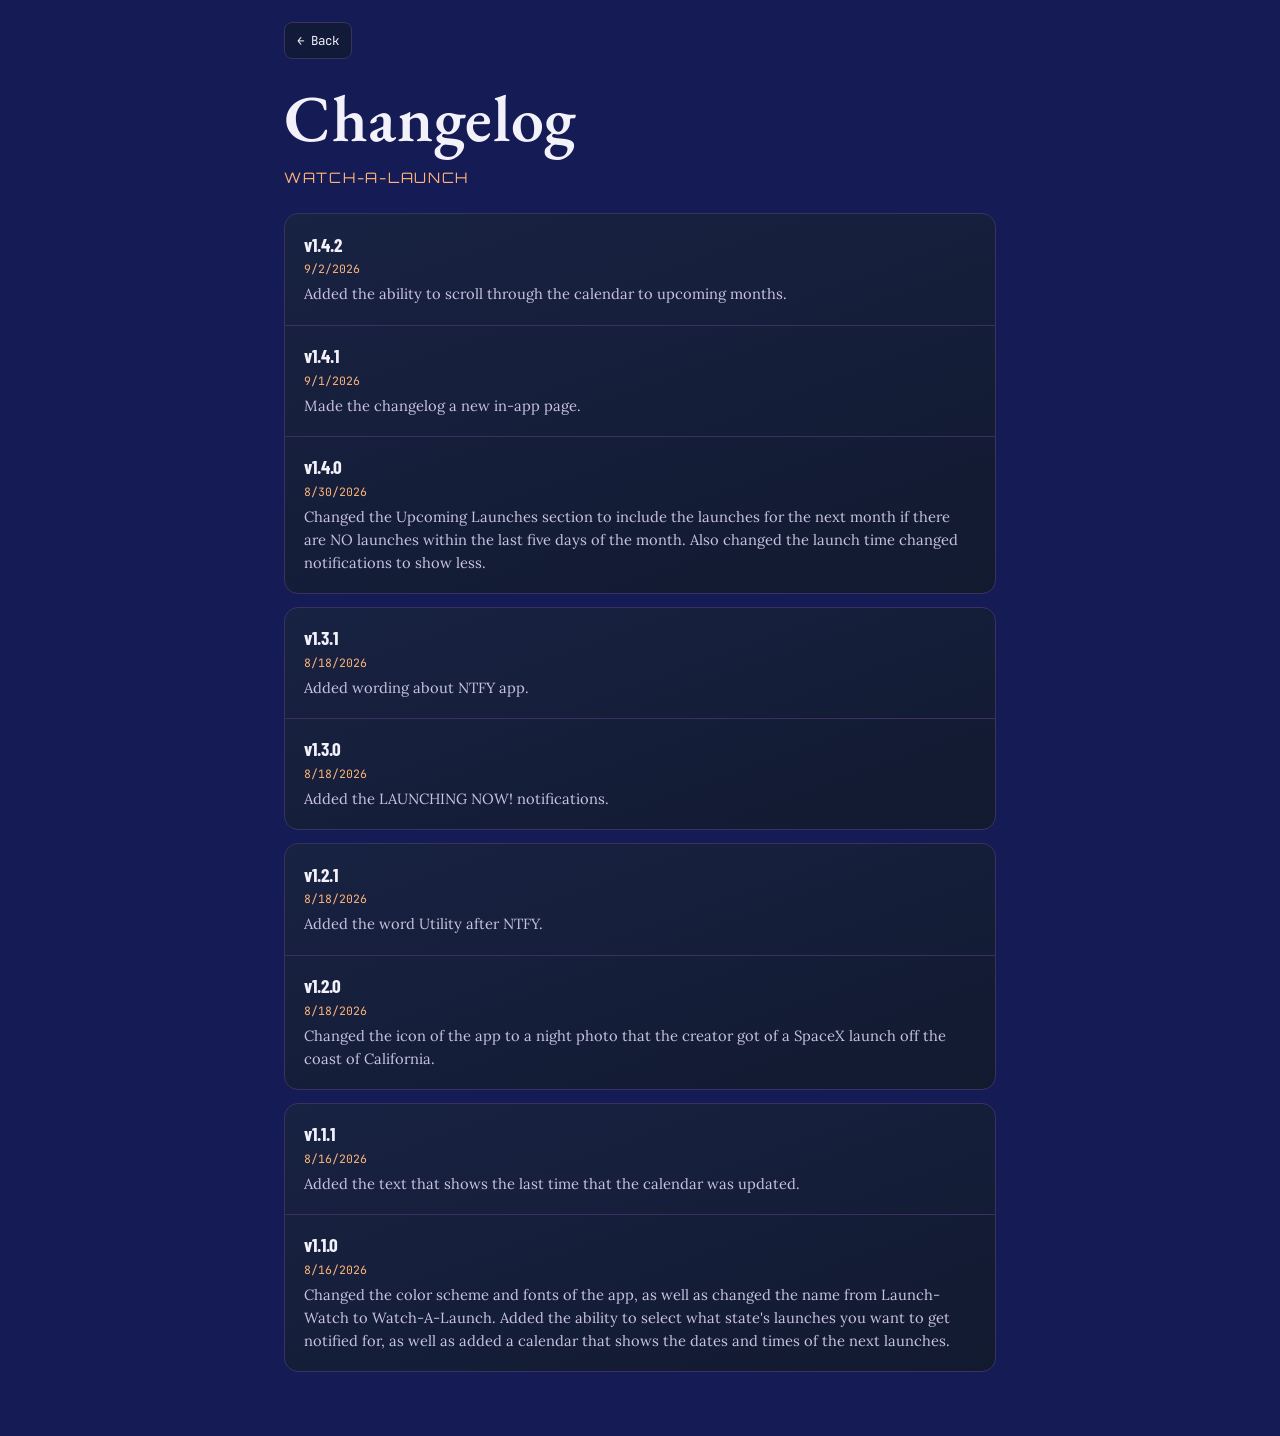
==== docs/changelog.html @ b1b98b59 "Correct v1.1 changelog version numbers" ====
<!DOCTYPE html>
<html lang="en">
<head>
<meta charset="UTF-8">
<meta name="viewport" content="width=device-width, initial-scale=1, viewport-fit=cover">
<title>Changelog - Watch-A-Launch</title>
<meta name="theme-color" content="#151B54">
<link rel="manifest" href="manifest.json">
<link rel="icon" href="launch-photo.png" type="image/png">
<link rel="apple-touch-icon" href="launch-photo.png">
<link rel="preconnect" href="https://fonts.googleapis.com">
<link rel="preconnect" href="https://fonts.gstatic.com" crossorigin>
<link href="https://fonts.googleapis.com/css2?family=EB+Garamond:wght@500;600;700&family=Orbitron:wght@500;700&family=Barlow+Condensed:wght@500;600;700&family=JetBrains+Mono:wght@400;500;700&family=Work+Sans:wght@400;500;600&family=Lora:ital,wght@0,400;0,600;1,400&display=swap" rel="stylesheet">
<style>
:root{--bg-blue:#151B54;--bg-orange:#d16002;--panel:#121A30;--panel-2:#182242;--hairline:#3a3160;--text:#F3F1FA;--muted:#C9C3E0}
*{box-sizing:border-box}html,body{margin:0;padding:0}html,body{min-height:100%;background-color:var(--bg-blue);animation:solidColorShift 21s ease-in-out infinite alternate}body{min-height:100vh;position:relative;overflow-x:hidden;color:var(--text);font-family:'Work Sans',system-ui,sans-serif;-webkit-font-smoothing:antialiased}@keyframes solidColorShift{0%{background-color:var(--bg-blue)}100%{background-color:var(--bg-orange)}}@media(prefers-reduced-motion:reduce){html,body{animation:none;background-color:var(--bg-blue)}}
.page{position:relative;z-index:1;max-width:760px;margin:0 auto;padding:1.15rem 1.5rem 4rem}.topbar{display:flex;align-items:center;min-height:44px}.back{display:inline-flex;align-items:center;gap:.45rem;padding:.55rem .75rem;border:1px solid var(--hairline);border-radius:8px;color:var(--text);background:rgba(18,26,48,.75);font-family:'JetBrains Mono',monospace;font-size:.78rem;text-decoration:none}.back:active{transform:translateY(1px)}h1{margin:1.5rem 0 1rem;font-family:'EB Garamond',Garamond,Georgia,serif;font-size:clamp(2.6rem,10vw,4.1rem);font-weight:600;letter-spacing:.01em;line-height:1}.subtitle{margin:0 0 1.7rem;color:#ffb37a;font-family:'Orbitron',sans-serif;font-size:.9rem;letter-spacing:.12em;text-transform:uppercase}.version-group{margin:0 0 .8rem;border:1px solid var(--hairline);border-radius:14px;background:linear-gradient(160deg,var(--panel-2),var(--panel));overflow:hidden}.version-group:last-child{margin-bottom:0}.entry{padding:1.15rem 1.2rem;border-bottom:1px solid var(--hairline)}.entry:last-child{border-bottom:none}.version{margin:0 0 .35rem;color:var(--text);font-family:'Barlow Condensed',sans-serif;font-size:1.2rem;font-weight:700}.date{color:#ffb37a;font-family:'JetBrains Mono',monospace;font-size:.72rem}.notes{margin:.45rem 0 0;color:var(--muted);font-family:'Lora',serif;font-size:.92rem;line-height:1.55}
</style>
</head>
<body>
<main class="page">
  <div class="topbar"><a class="back" href="index.html" aria-label="Back to Watch-A-Launch">← Back</a></div>
  <h1>Changelog</h1>
  <p class="subtitle">Watch-A-Launch</p>

  <!-- Keep future changelog entries grouped by version family: 1.4.x together, 1.5.x together, etc. Newest version family stays at the top. -->
  <section class="version-group" aria-label="Version 1.4 updates">
    <div class="entry"><div class="version">v1.4.2</div><div class="date">9/2/2026</div><p class="notes">Added the ability to scroll through the calendar to upcoming months.</p></div>
    <div class="entry"><div class="version">v1.4.1</div><div class="date">9/1/2026</div><p class="notes">Made the changelog a new in-app page.</p></div>
    <div class="entry"><div class="version">v1.4.0</div><div class="date">8/30/2026</div><p class="notes">Changed the Upcoming Launches section to include the launches for the next month if there are NO launches within the last five days of the month. Also changed the launch time changed notifications to show less.</p></div>
  </section>

  <section class="version-group" aria-label="Version 1.3 updates">
    <div class="entry"><div class="version">v1.3.1</div><div class="date">8/18/2026</div><p class="notes">Added wording about NTFY app.</p></div>
    <div class="entry"><div class="version">v1.3.0</div><div class="date">8/18/2026</div><p class="notes">Added the LAUNCHING NOW! notifications.</p></div>
  </section>

  <section class="version-group" aria-label="Version 1.2 updates">
    <div class="entry"><div class="version">v1.2.1</div><div class="date">8/18/2026</div><p class="notes">Added the word Utility after NTFY.</p></div>
    <div class="entry"><div class="version">v1.2.0</div><div class="date">8/18/2026</div><p class="notes">Changed the icon of the app to a night photo that the creator got of a SpaceX launch off the coast of California.</p></div>
  </section>

  <section class="version-group" aria-label="Version 1.1 updates">
    <div class="entry"><div class="version">v1.1.1</div><div class="date">8/16/2026</div><p class="notes">Added the text that shows the last time that the calendar was updated.</p></div>
    <div class="entry"><div class="version">v1.1.0</div><div class="date">8/16/2026</div><p class="notes">Changed the color scheme and fonts of the app, as well as changed the name from Launch-Watch to Watch-A-Launch. Added the ability to select what state's launches you want to get notified for, as well as added a calendar that shows the dates and times of the next launches.</p></div>
  </section>
</main>
</body>
</html>
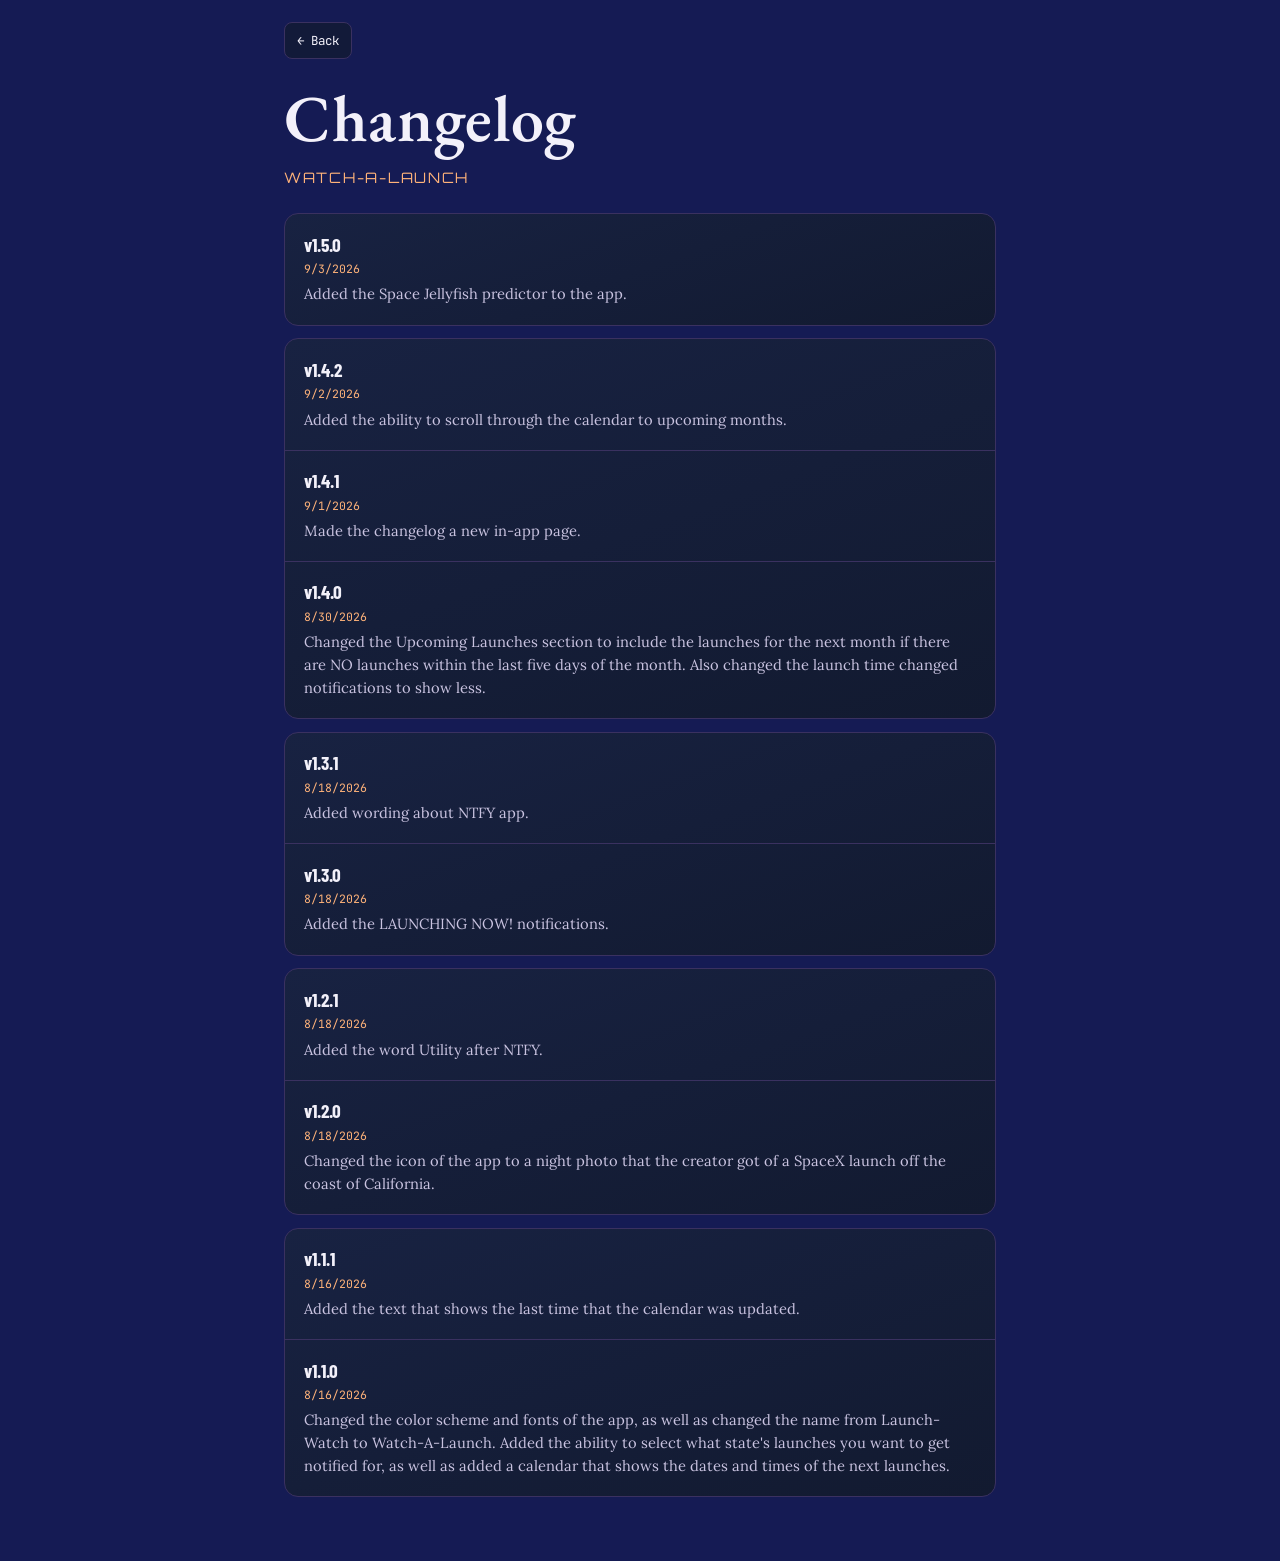
==== commit 0b3f80d6: "Release v1.5.0 Space Jellyfish predictor" ====
--- a/docs/changelog.html
+++ b/docs/changelog.html
@@ -24,6 +24,10 @@
   <p class="subtitle">Watch-A-Launch</p>
 
   <!-- Keep future changelog entries grouped by version family: 1.4.x together, 1.5.x together, etc. Newest version family stays at the top. -->
+  <section class="version-group" aria-label="Version 1.5 updates">
+    <div class="entry"><div class="version">v1.5.0</div><div class="date">9/3/2026</div><p class="notes">Added the Space Jellyfish predictor to the app.</p></div>
+  </section>
+
   <section class="version-group" aria-label="Version 1.4 updates">
     <div class="entry"><div class="version">v1.4.2</div><div class="date">9/2/2026</div><p class="notes">Added the ability to scroll through the calendar to upcoming months.</p></div>
     <div class="entry"><div class="version">v1.4.1</div><div class="date">9/1/2026</div><p class="notes">Made the changelog a new in-app page.</p></div>
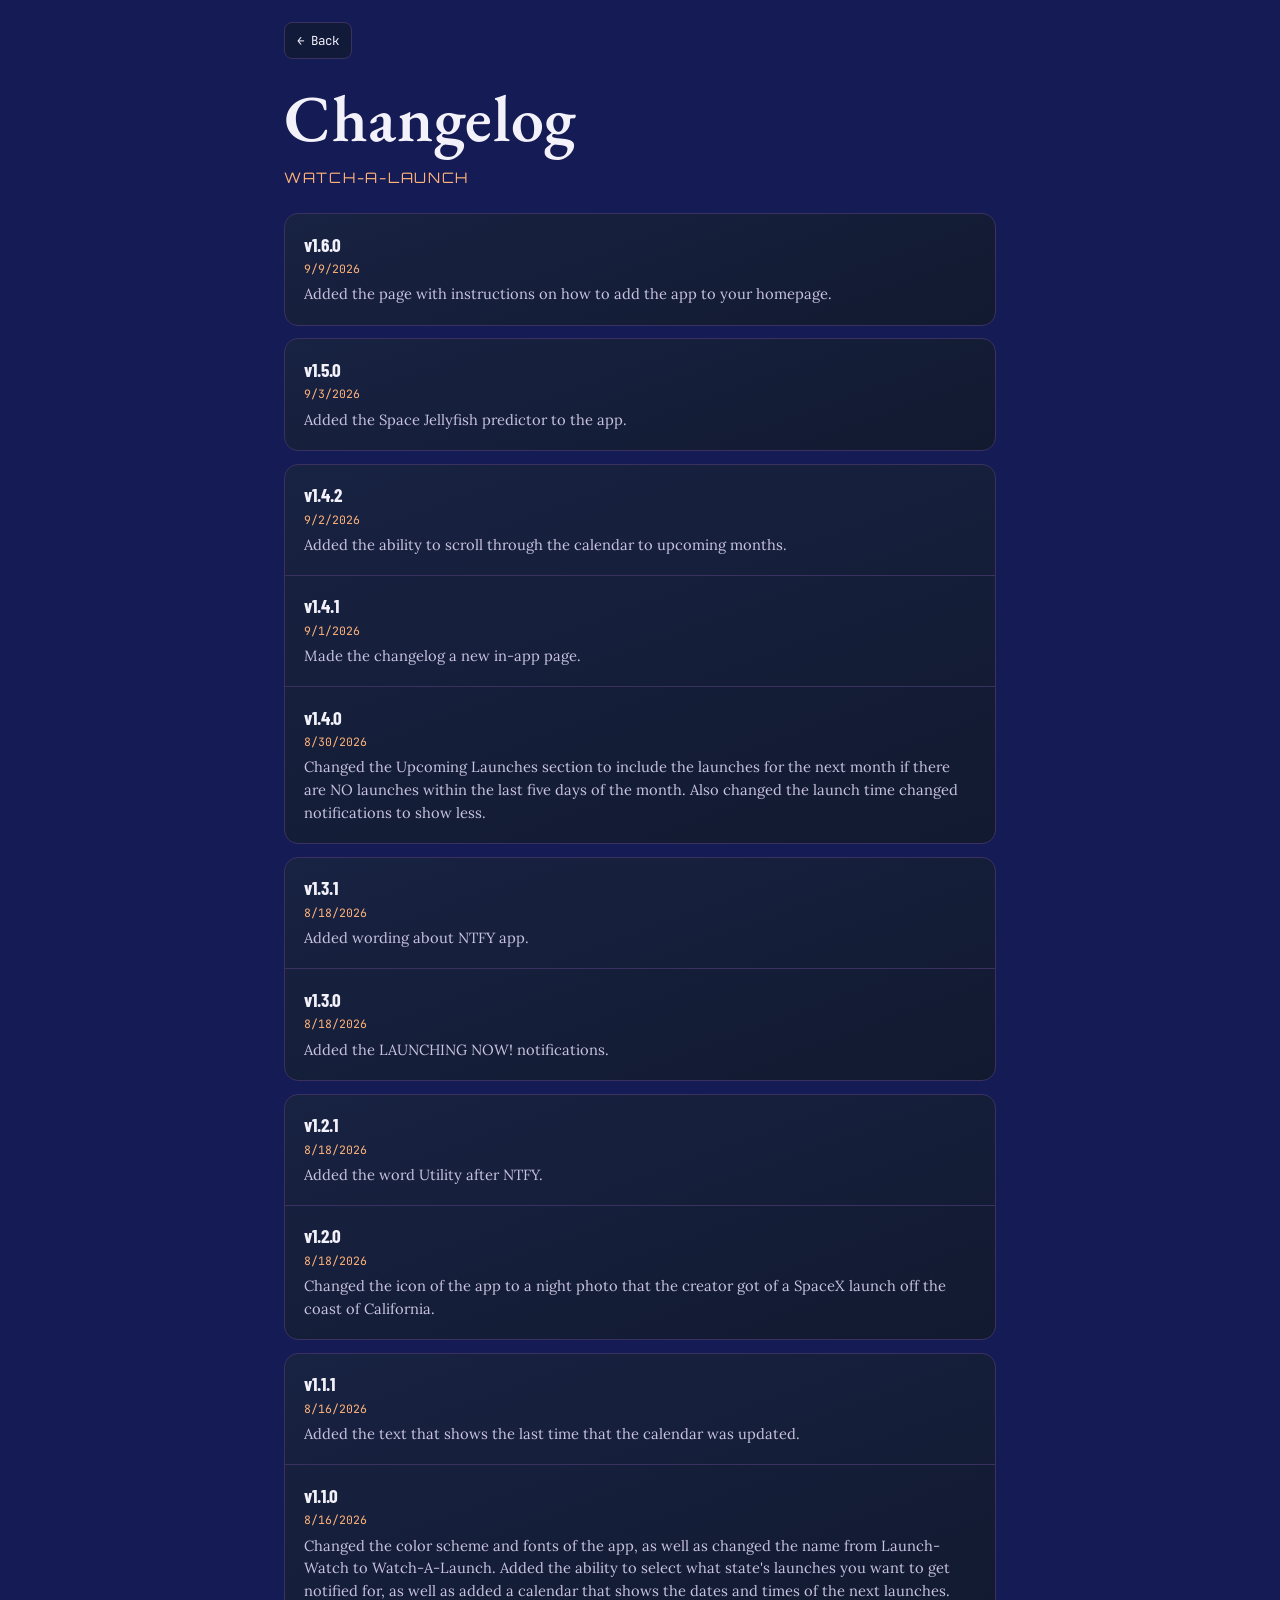
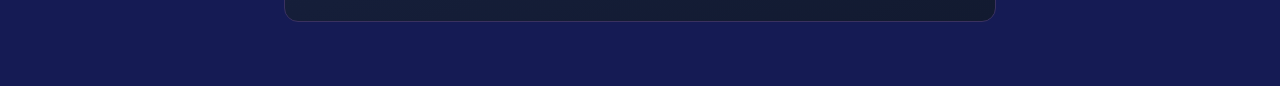
==== commit 2997a818: "Release v1.6.0 phone setup instructions page" ====
--- a/docs/changelog.html
+++ b/docs/changelog.html
@@ -24,6 +24,10 @@
   <p class="subtitle">Watch-A-Launch</p>
 
   <!-- Keep future changelog entries grouped by version family: 1.4.x together, 1.5.x together, etc. Newest version family stays at the top. -->
+  <section class="version-group" aria-label="Version 1.6 updates">
+    <div class="entry"><div class="version">v1.6.0</div><div class="date">9/9/2026</div><p class="notes">Added the page with instructions on how to add the app to your homepage.</p></div>
+  </section>
+
   <section class="version-group" aria-label="Version 1.5 updates">
     <div class="entry"><div class="version">v1.5.0</div><div class="date">9/3/2026</div><p class="notes">Added the Space Jellyfish predictor to the app.</p></div>
   </section>
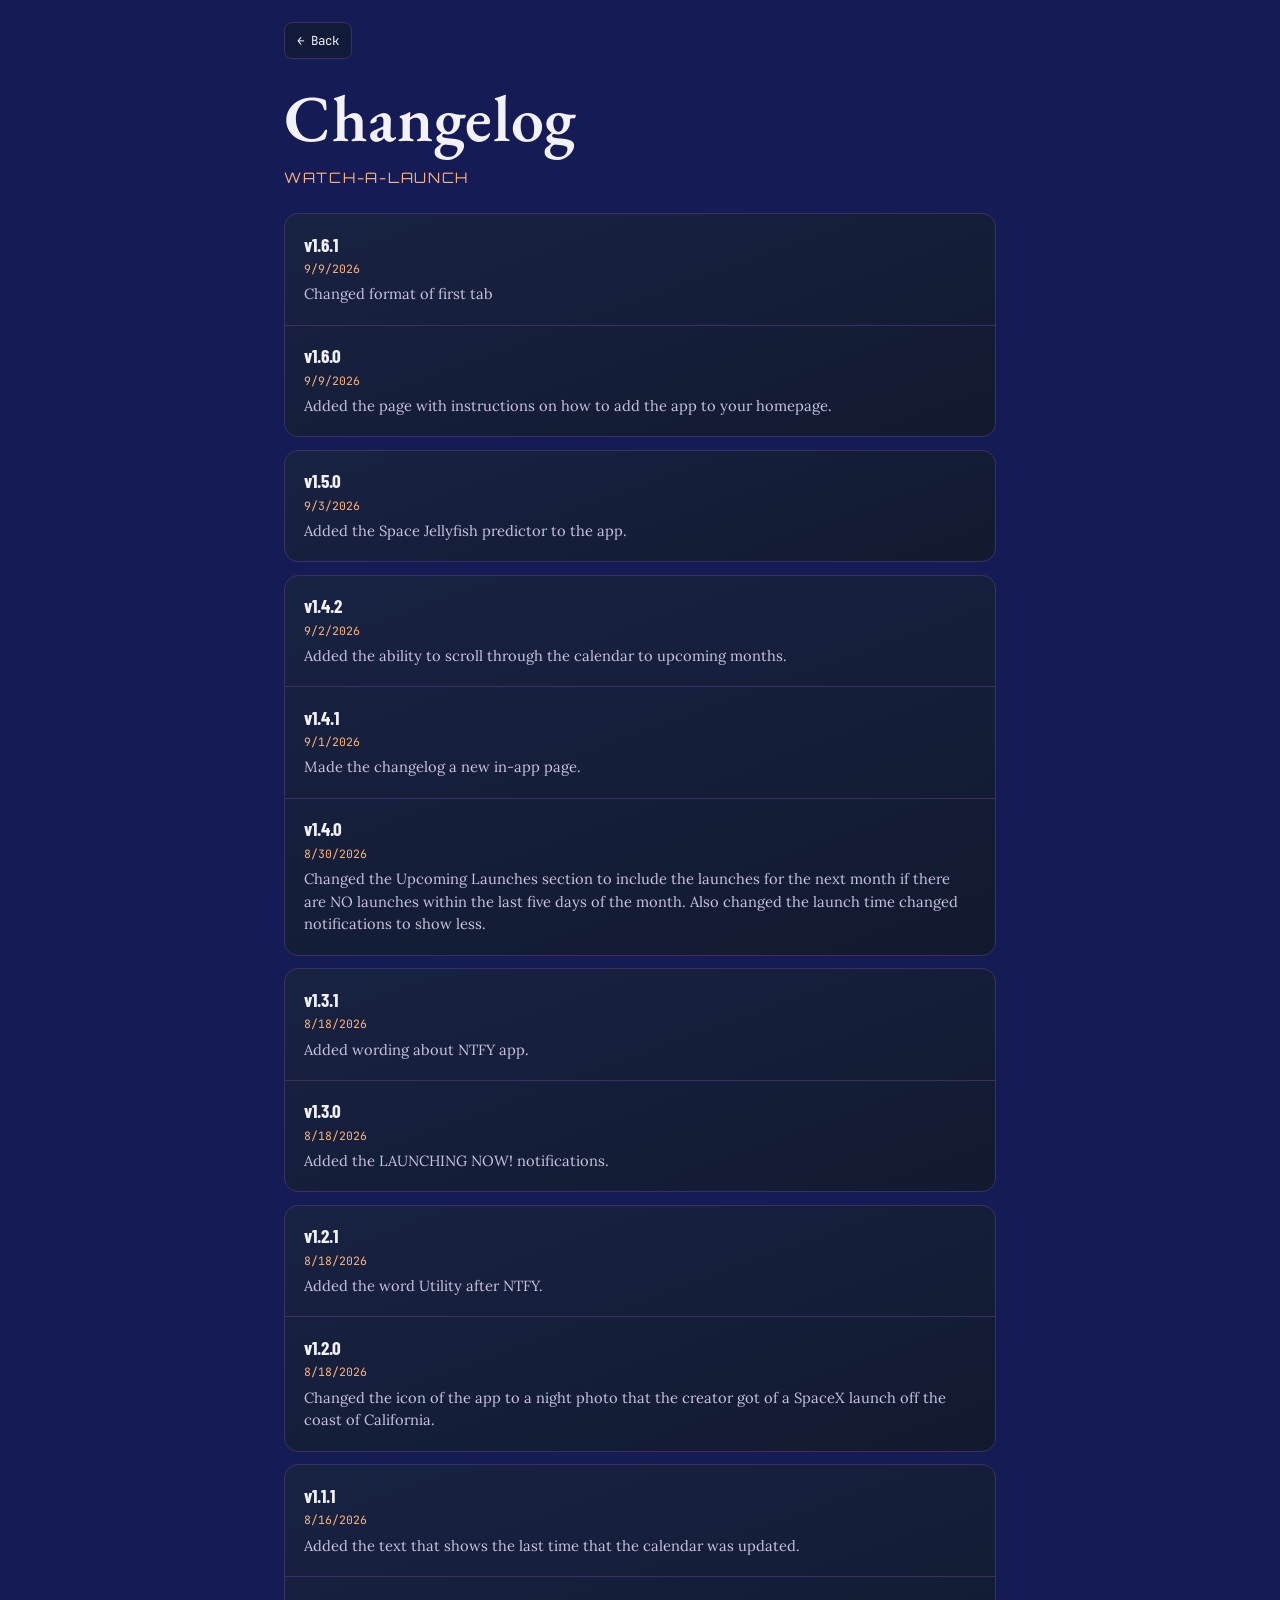
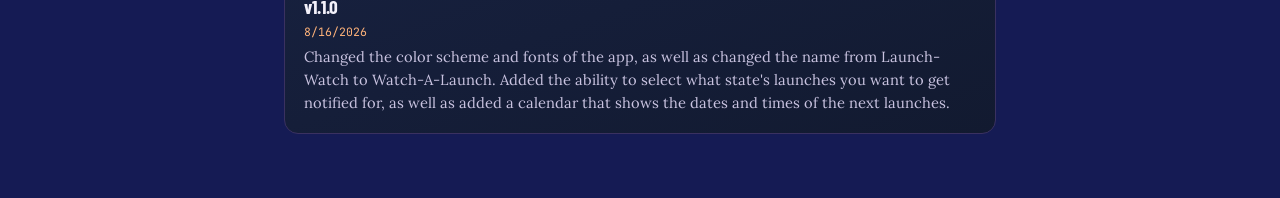
==== commit 1e54257f: "Release v1.6.1 next tracked launch details tab" ====
--- a/docs/changelog.html
+++ b/docs/changelog.html
@@ -25,6 +25,7 @@
 
   <!-- Keep future changelog entries grouped by version family: 1.4.x together, 1.5.x together, etc. Newest version family stays at the top. -->
   <section class="version-group" aria-label="Version 1.6 updates">
+    <div class="entry"><div class="version">v1.6.1</div><div class="date">9/9/2026</div><p class="notes">Changed format of first tab</p></div>
     <div class="entry"><div class="version">v1.6.0</div><div class="date">9/9/2026</div><p class="notes">Added the page with instructions on how to add the app to your homepage.</p></div>
   </section>
 
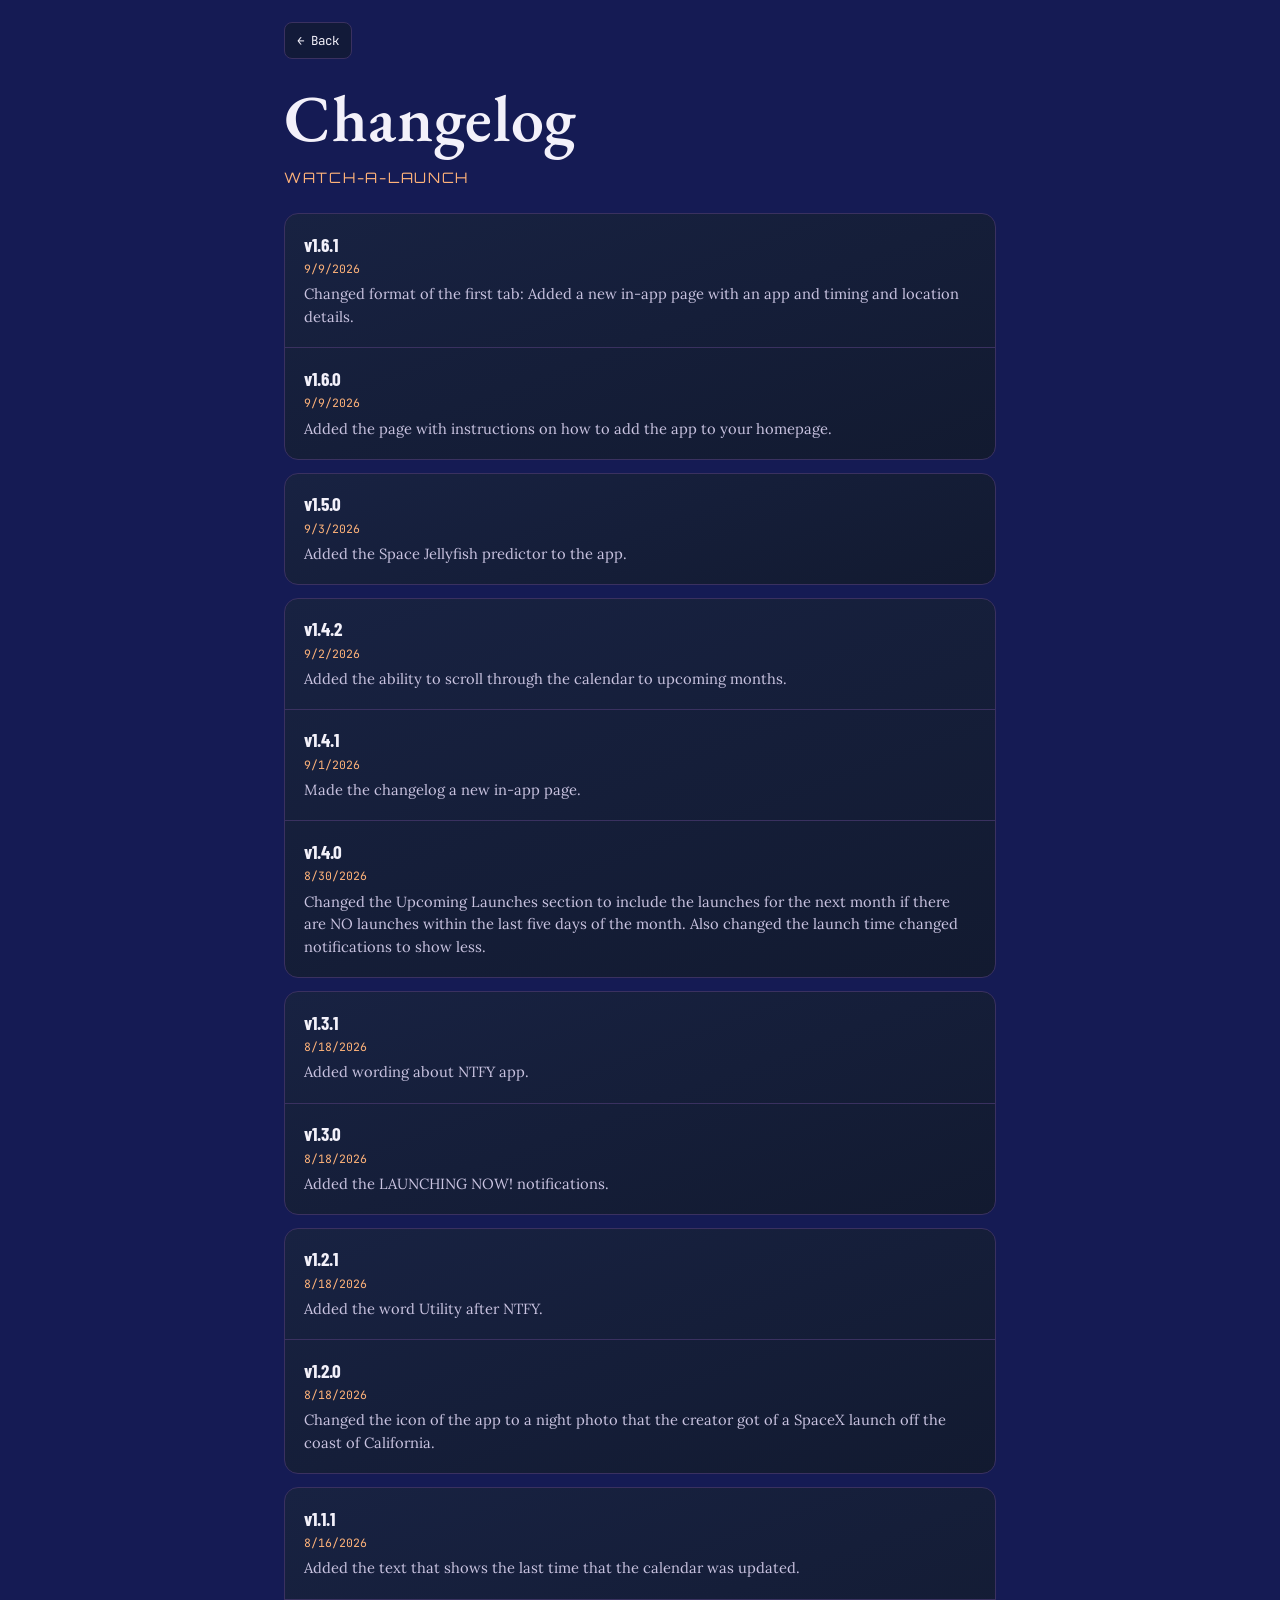
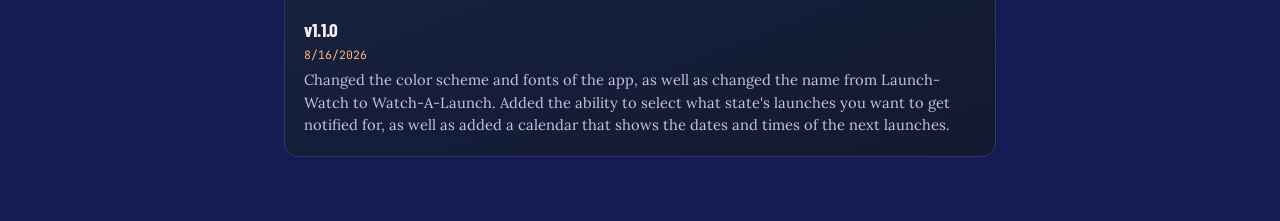
==== commit 5c9b8702: "Use Google Maps for v1.6.1 launch location and update changelog wording" ====
--- a/docs/changelog.html
+++ b/docs/changelog.html
@@ -25,7 +25,7 @@
 
   <!-- Keep future changelog entries grouped by version family: 1.4.x together, 1.5.x together, etc. Newest version family stays at the top. -->
   <section class="version-group" aria-label="Version 1.6 updates">
-    <div class="entry"><div class="version">v1.6.1</div><div class="date">9/9/2026</div><p class="notes">Changed format of first tab</p></div>
+    <div class="entry"><div class="version">v1.6.1</div><div class="date">9/9/2026</div><p class="notes">Changed format of the first tab: Added a new in-app page with an app and timing and location details.</p></div>
     <div class="entry"><div class="version">v1.6.0</div><div class="date">9/9/2026</div><p class="notes">Added the page with instructions on how to add the app to your homepage.</p></div>
   </section>
 
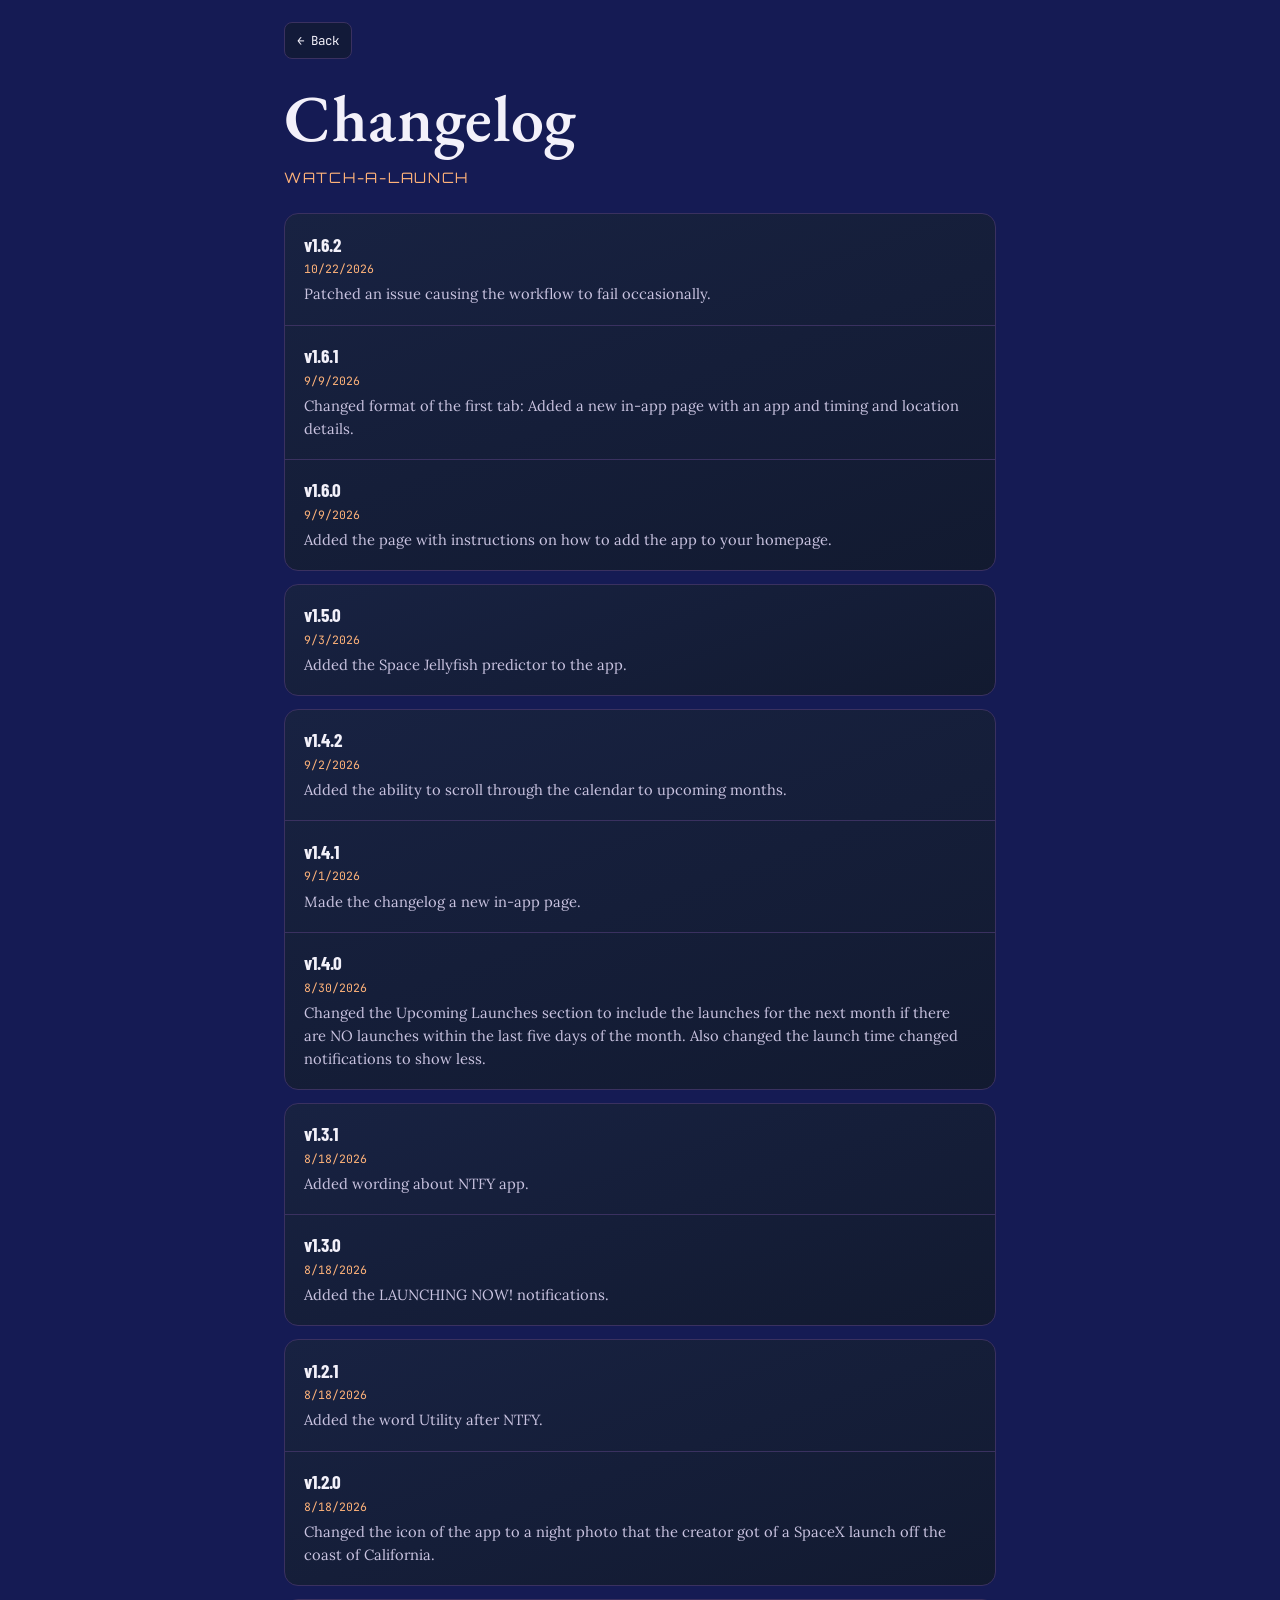
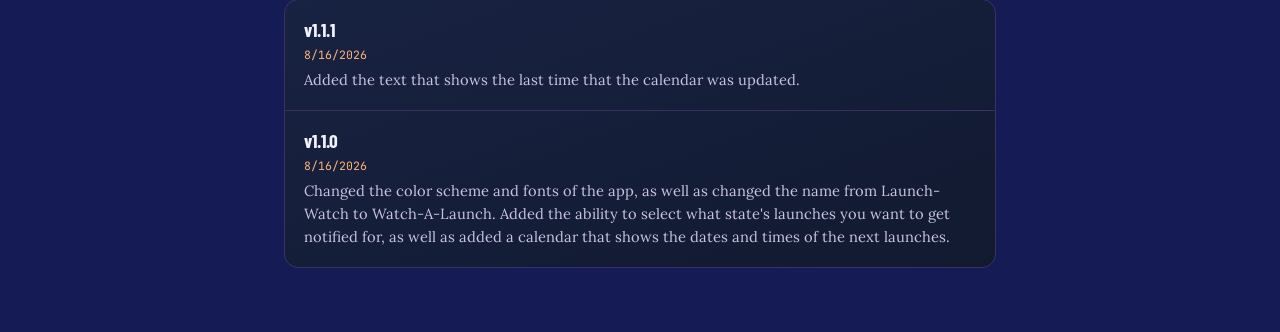
==== commit ccc2fd78: "Release v1.6.2 workflow reliability patch" ====
--- a/docs/changelog.html
+++ b/docs/changelog.html
@@ -25,6 +25,7 @@
 
   <!-- Keep future changelog entries grouped by version family: 1.4.x together, 1.5.x together, etc. Newest version family stays at the top. -->
   <section class="version-group" aria-label="Version 1.6 updates">
+    <div class="entry"><div class="version">v1.6.2</div><div class="date">10/22/2026</div><p class="notes">Patched an issue causing the workflow to fail occasionally.</p></div>
     <div class="entry"><div class="version">v1.6.1</div><div class="date">9/9/2026</div><p class="notes">Changed format of the first tab: Added a new in-app page with an app and timing and location details.</p></div>
     <div class="entry"><div class="version">v1.6.0</div><div class="date">9/9/2026</div><p class="notes">Added the page with instructions on how to add the app to your homepage.</p></div>
   </section>
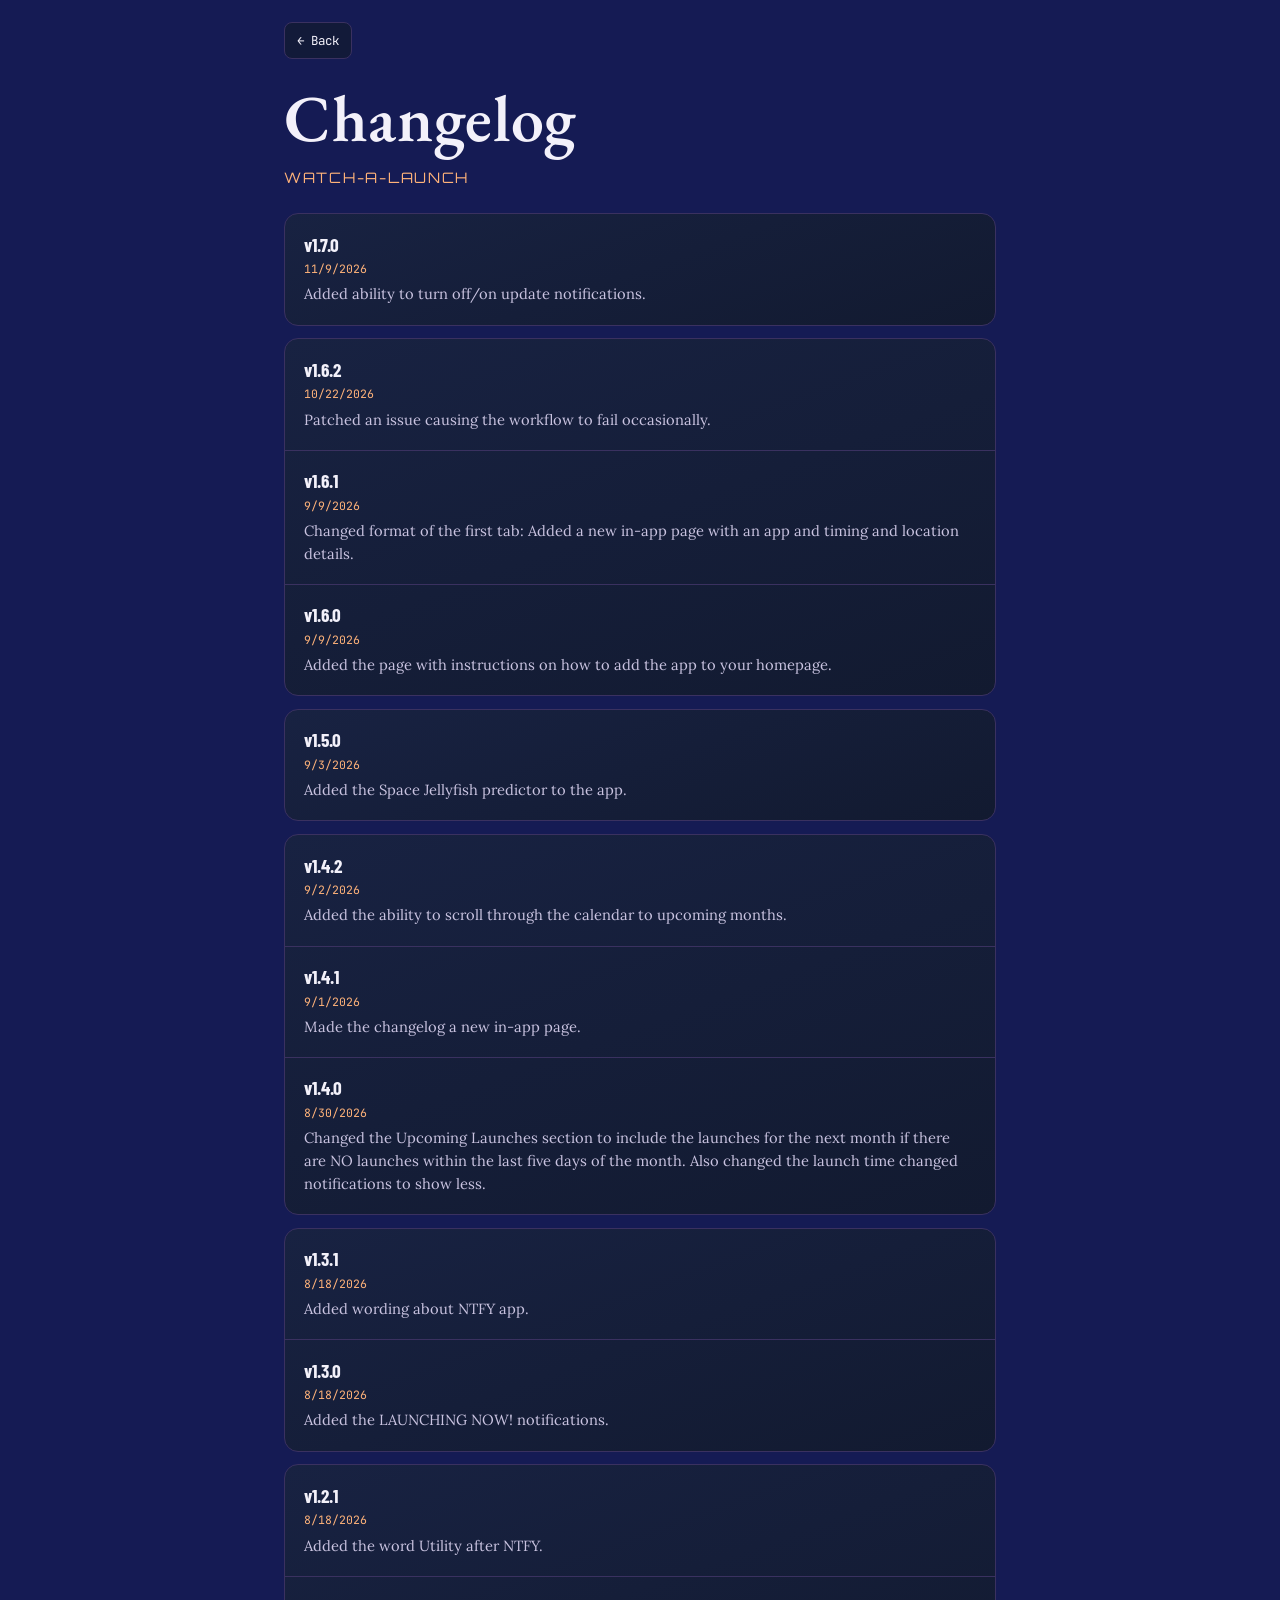
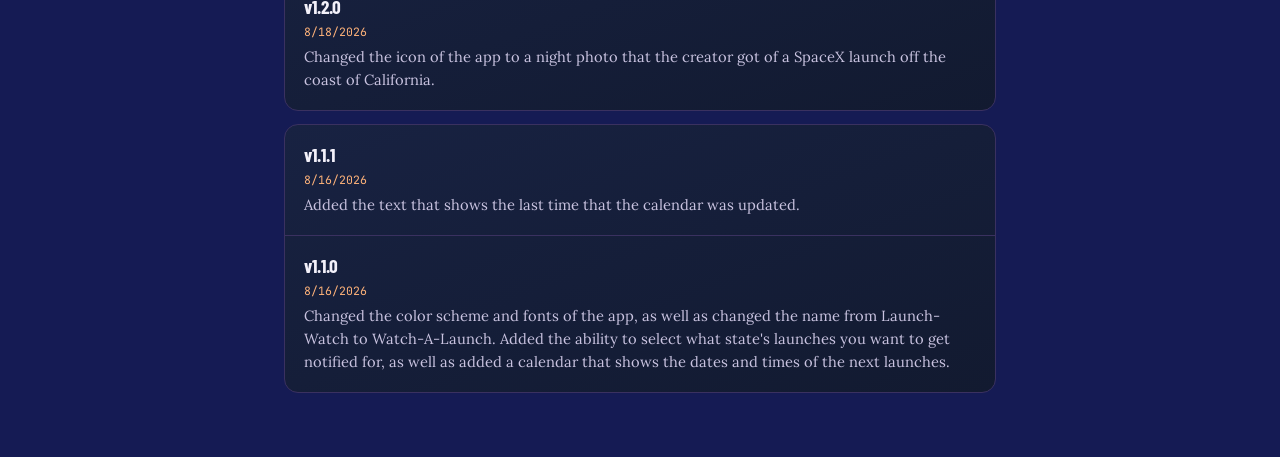
==== commit b32de412: "Build reversible v1.7.0 update notification preferences" ====
--- a/docs/changelog.html
+++ b/docs/changelog.html
@@ -24,6 +24,10 @@
   <p class="subtitle">Watch-A-Launch</p>
 
   <!-- Keep future changelog entries grouped by version family: 1.4.x together, 1.5.x together, etc. Newest version family stays at the top. -->
+  <section class="version-group" aria-label="Version 1.7 updates">
+    <div class="entry"><div class="version">v1.7.0</div><div class="date">11/9/2026</div><p class="notes">Added ability to turn off/on update notifications.</p></div>
+  </section>
+
   <section class="version-group" aria-label="Version 1.6 updates">
     <div class="entry"><div class="version">v1.6.2</div><div class="date">10/22/2026</div><p class="notes">Patched an issue causing the workflow to fail occasionally.</p></div>
     <div class="entry"><div class="version">v1.6.1</div><div class="date">9/9/2026</div><p class="notes">Changed format of the first tab: Added a new in-app page with an app and timing and location details.</p></div>
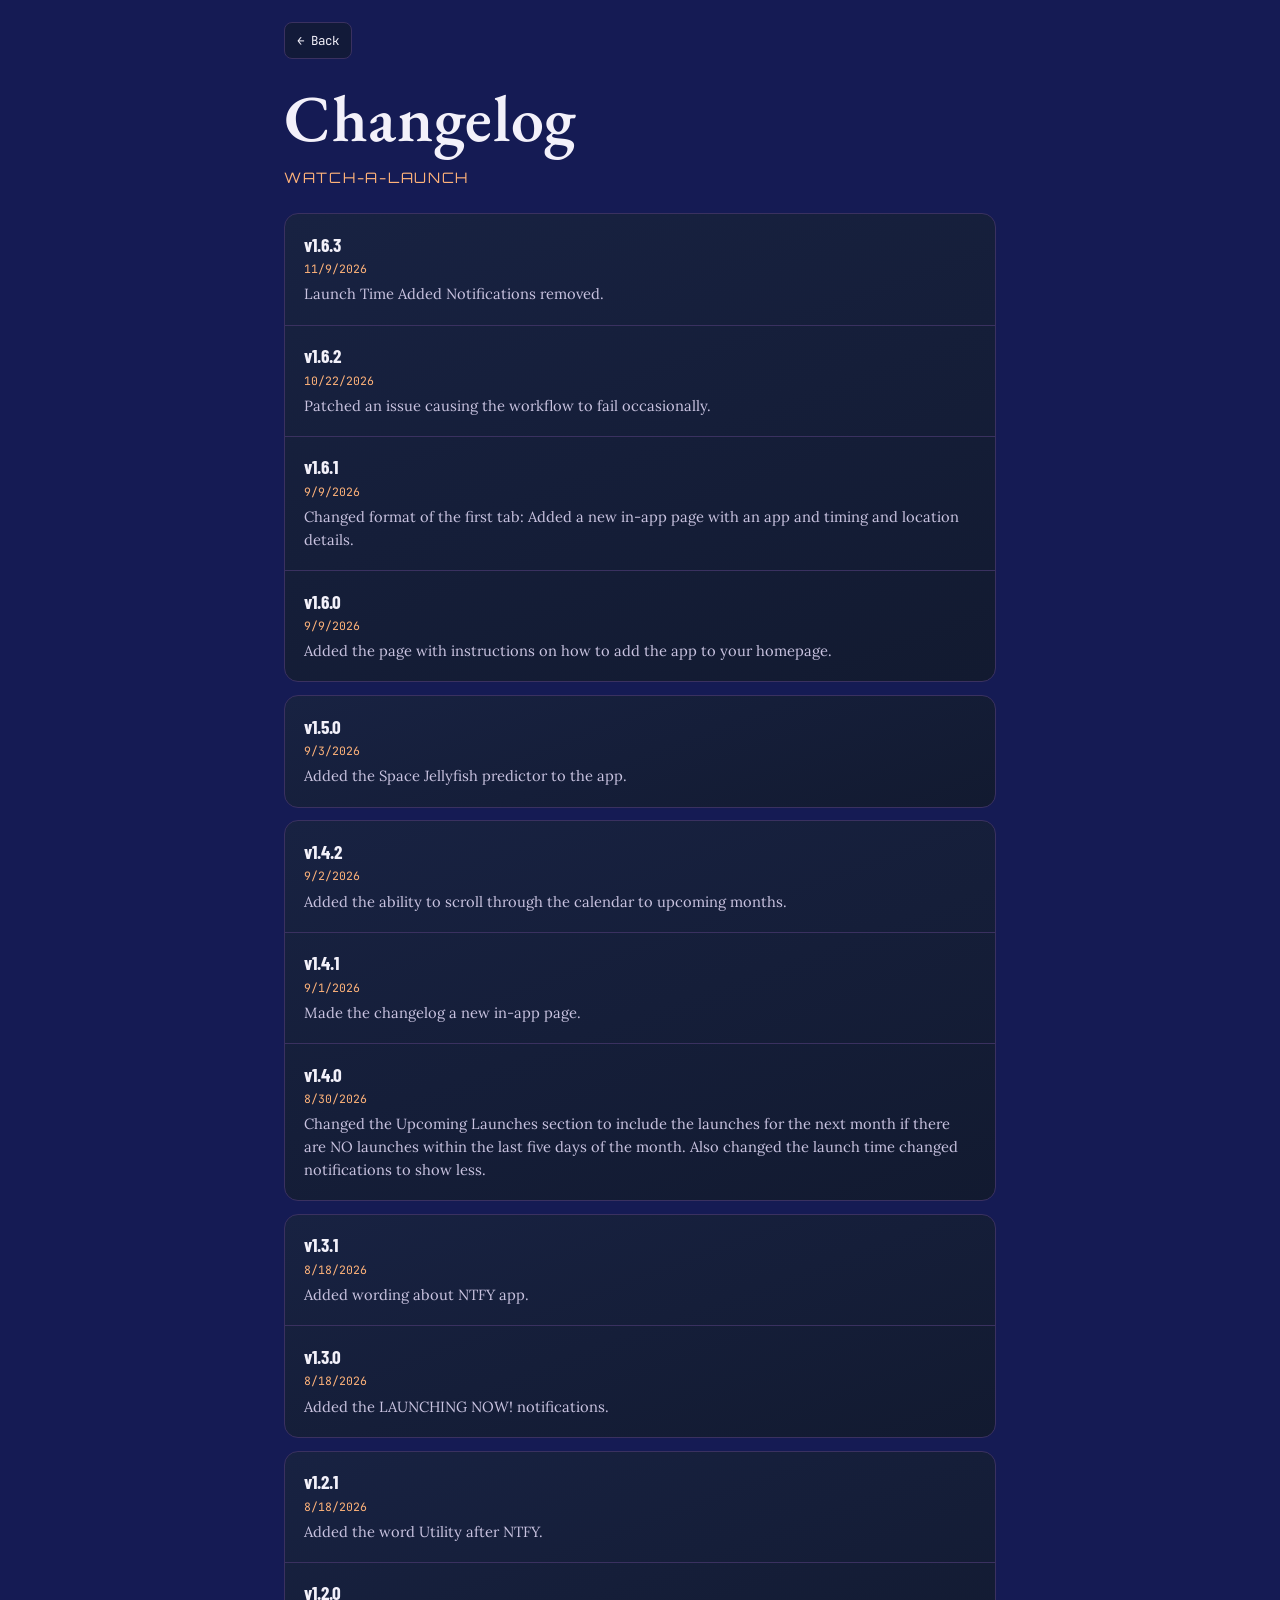
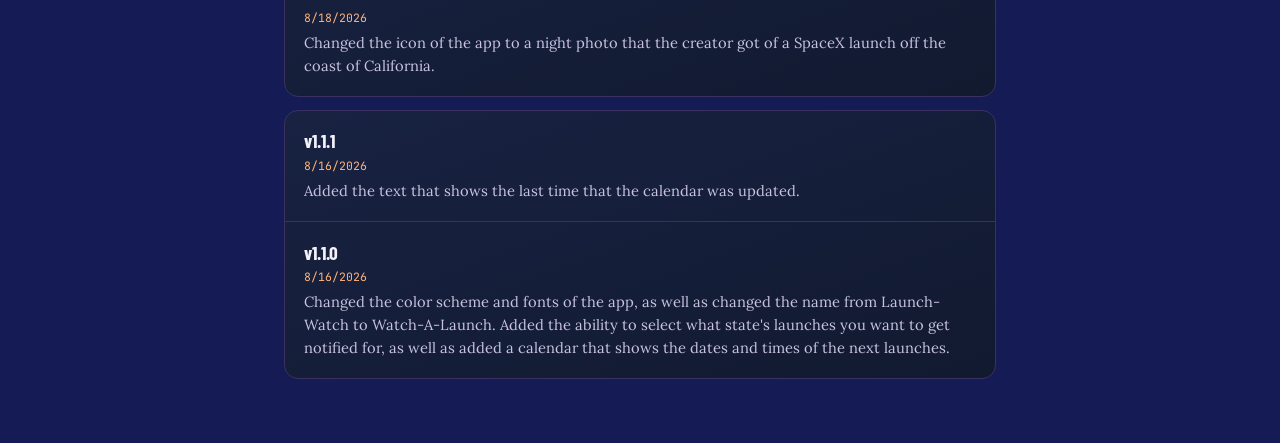
==== commit fdc8a68c: "Release v1.6.3 remove launch time added notifications" ====
--- a/docs/changelog.html
+++ b/docs/changelog.html
@@ -24,11 +24,8 @@
   <p class="subtitle">Watch-A-Launch</p>
 
   <!-- Keep future changelog entries grouped by version family: 1.4.x together, 1.5.x together, etc. Newest version family stays at the top. -->
-  <section class="version-group" aria-label="Version 1.7 updates">
-    <div class="entry"><div class="version">v1.7.0</div><div class="date">11/9/2026</div><p class="notes">Added ability to turn off/on update notifications.</p></div>
-  </section>
-
   <section class="version-group" aria-label="Version 1.6 updates">
+    <div class="entry"><div class="version">v1.6.3</div><div class="date">11/9/2026</div><p class="notes">Launch Time Added Notifications removed.</p></div>
     <div class="entry"><div class="version">v1.6.2</div><div class="date">10/22/2026</div><p class="notes">Patched an issue causing the workflow to fail occasionally.</p></div>
     <div class="entry"><div class="version">v1.6.1</div><div class="date">9/9/2026</div><p class="notes">Changed format of the first tab: Added a new in-app page with an app and timing and location details.</p></div>
     <div class="entry"><div class="version">v1.6.0</div><div class="date">9/9/2026</div><p class="notes">Added the page with instructions on how to add the app to your homepage.</p></div>
